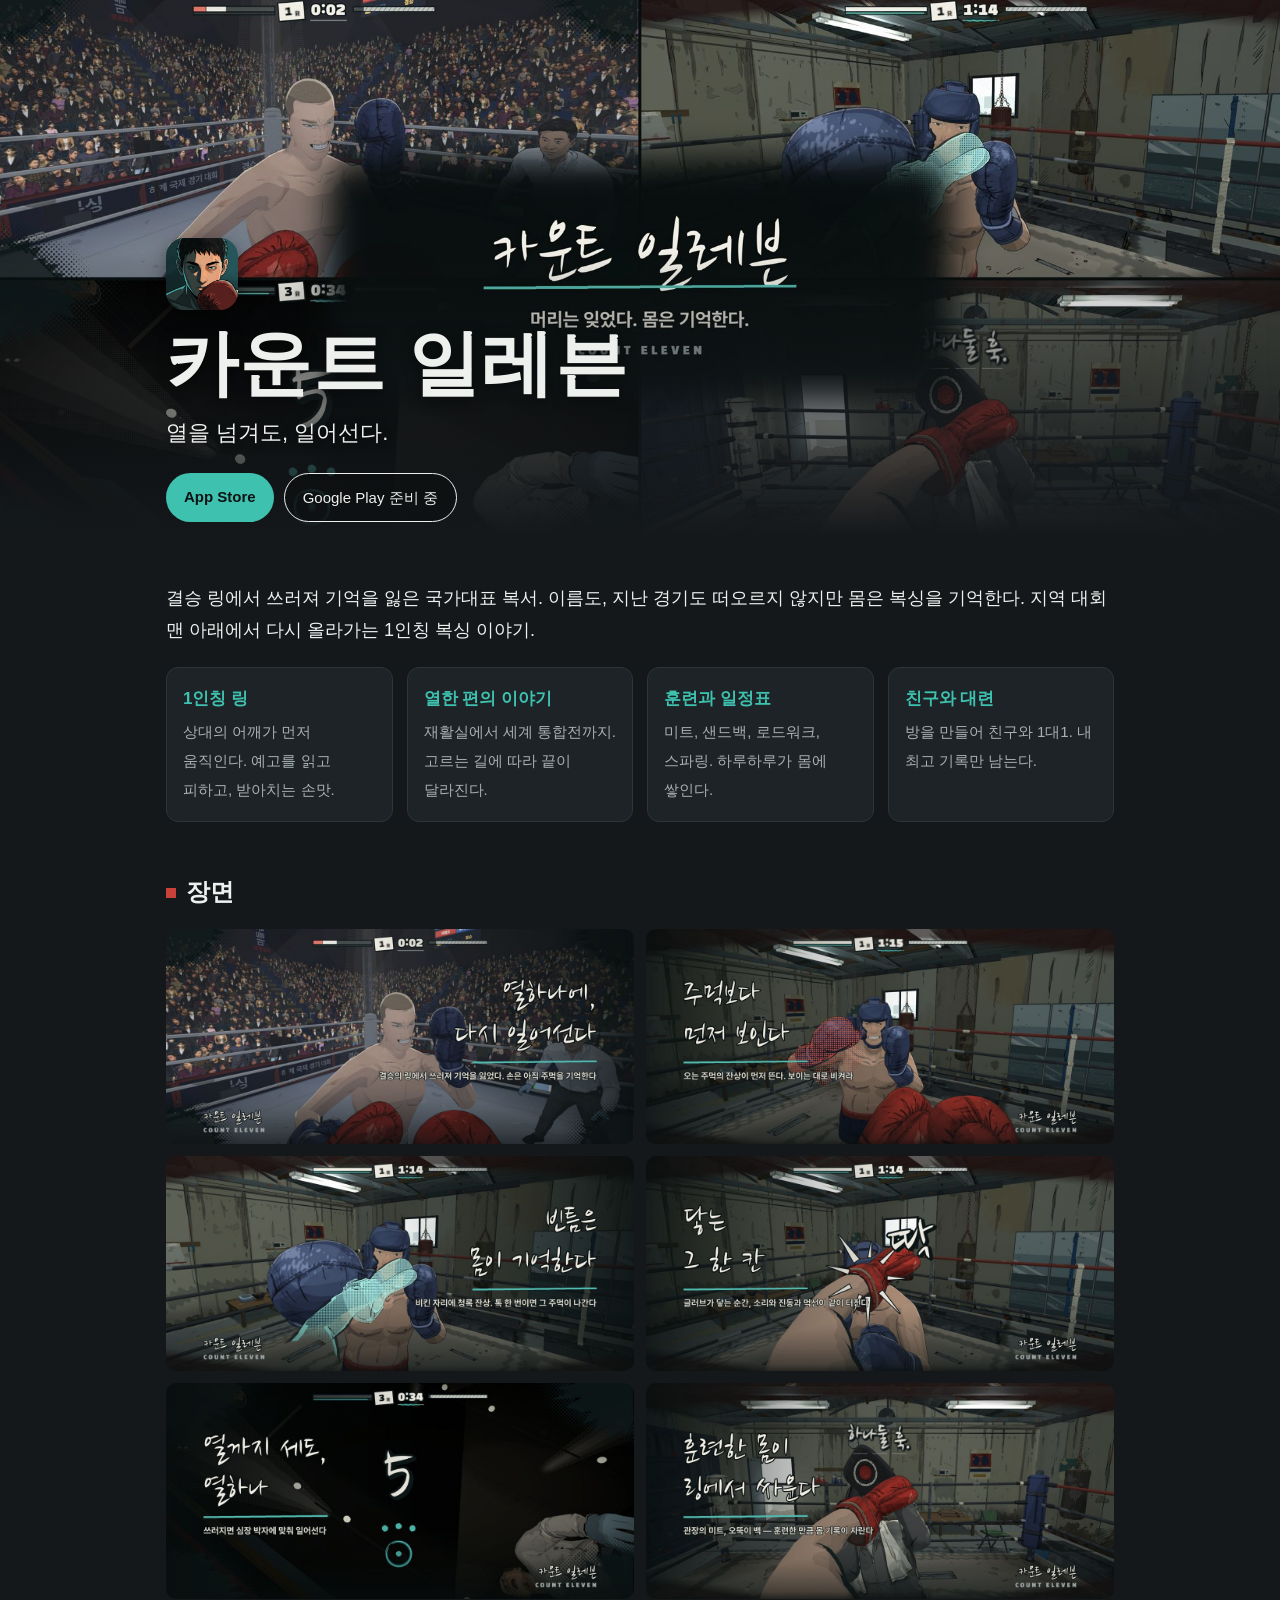
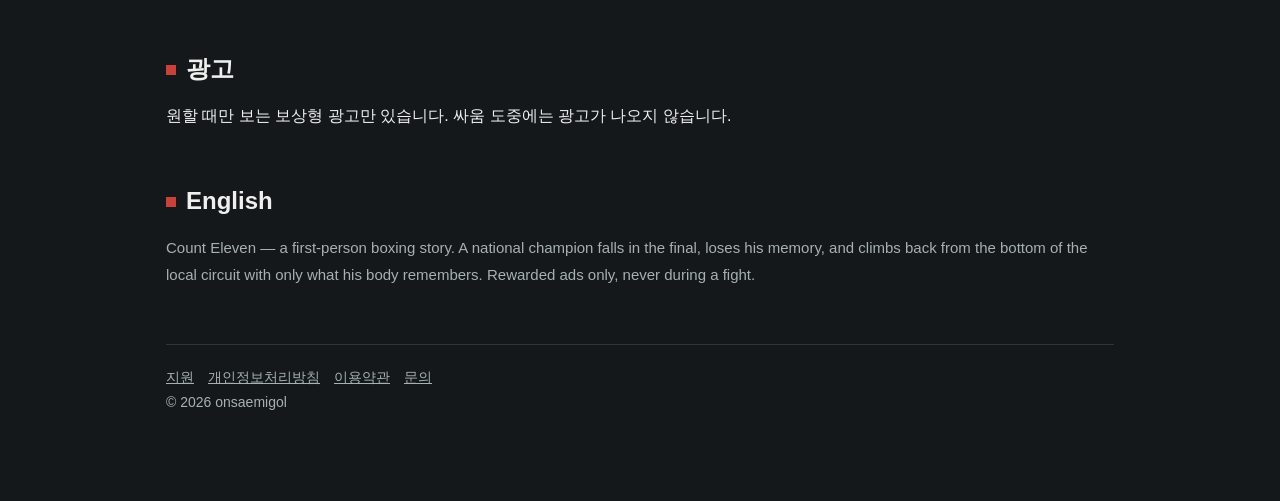
==== game/index.html @ ddf324c7 "카운트 일레븐 마케팅 페이지(game/) — App Store 마케팅 URL용(광고 app-ads.txt 확인: 같은 도메인 루트)" ====
<!doctype html>
<html lang="ko">
<head>
<meta charset="utf-8">
<meta name="viewport" content="width=device-width,initial-scale=1">
<title>카운트 일레븐</title>
<meta name="description" content="결승 링에서 쓰러져 기억을 잃은 국가대표. 몸에 남은 복싱을 따라 지역 대회 맨 아래에서 다시 올라간다. 1인칭 복싱 이야기 게임.">
<meta property="og:title" content="카운트 일레븐 — Count Eleven">
<meta property="og:description" content="열을 넘겨도, 일어선다. 1인칭 복싱 이야기 게임.">
<meta property="og:image" content="img/hero.jpg">
<link rel="icon" href="img/icon.png">
<style>
:root { --bg:#14181b; --paper:#1d2327; --ink:#eef0ee; --sub:#a7b0b2; --point:#3fc1b0; --red:#c8423a; --line:#2c3539; }
* { box-sizing:border-box; }
body { margin:0; word-break:keep-all; background:var(--bg); color:var(--ink);
       font:16px/1.8 -apple-system, BlinkMacSystemFont, "Apple SD Gothic Neo", "Noto Sans KR", sans-serif; }
.hero { position:relative; min-height:62vh; display:flex; align-items:flex-end;
        background:linear-gradient(to top, var(--bg) 4%, rgba(20,24,27,0) 55%), url("img/hero.jpg") center/cover; }
.hero-in { max-width:980px; margin:0 auto; width:100%; padding:0 16px 36px; }
.badge { width:72px; height:72px; border-radius:18px; box-shadow:0 6px 18px rgba(0,0,0,.4); display:block; margin-bottom:14px; }
h1 { font-weight:800; font-size:clamp(40px, 8vw, 72px); line-height:1.1; margin:0; letter-spacing:.02em; text-shadow:0 2px 14px rgba(0,0,0,.6); }
.tag { font-size:clamp(17px, 2.4vw, 22px); margin:10px 0 0; text-shadow:0 1px 8px rgba(0,0,0,.7); }
.stores { display:flex; flex-wrap:wrap; gap:10px; margin-top:20px; }
.btn { display:inline-block; padding:10px 18px; border-radius:999px; font-size:15px; text-decoration:none; }
.btn.on { background:var(--point); color:#0d1214; font-weight:700; }
.btn.off { border:1px solid var(--ink); color:var(--ink); background:rgba(0,0,0,.25); }
main { max-width:980px; margin:0 auto; padding:24px 16px 72px; }
h2 { font-size:24px; margin:48px 0 12px; }
h2::before { content:""; display:inline-block; width:10px; height:10px; background:var(--red); margin-right:10px; vertical-align:middle; }
p { margin:0 0 14px; }
.lead { font-size:18px; }
.feat { display:grid; grid-template-columns:repeat(auto-fit, minmax(220px, 1fr)); gap:14px; margin-top:20px; }
.feat div { background:var(--paper); border:1px solid var(--line); border-radius:12px; padding:16px; }
.feat b { display:block; margin-bottom:4px; color:var(--point); font-size:17px; }
.feat span { color:var(--sub); font-size:15px; }
.shots { display:grid; grid-template-columns:repeat(2, 1fr); gap:12px; margin-top:16px; }
@media (max-width:640px) { .shots { grid-template-columns:1fr; } }
.shots img { width:100%; display:block; border-radius:10px; }
.en { color:var(--sub); font-size:15px; }
footer { border-top:1px solid var(--line); margin-top:56px; padding-top:20px; font-size:14px; color:var(--sub); }
footer a { color:var(--sub); margin-right:14px; }
</style>
</head>
<body>
<header class="hero"><div class="hero-in">
  <img class="badge" src="img/icon.png" alt="">
  <h1>카운트 일레븐</h1>
  <p class="tag">열을 넘겨도, 일어선다.</p>
  <div class="stores">
    <a class="btn on" href="https://apps.apple.com/app/id6833021469">App Store</a>
    <span class="btn off">Google Play 준비 중</span>
  </div>
</div></header>
<main>
<p class="lead">결승 링에서 쓰러져 기억을 잃은 국가대표 복서. 이름도, 지난 경기도 떠오르지 않지만 몸은 복싱을 기억한다. 지역 대회 맨 아래에서 다시 올라가는 1인칭 복싱 이야기.</p>

<div class="feat">
  <div><b>1인칭 링</b><span>상대의 어깨가 먼저 움직인다. 예고를 읽고 피하고, 받아치는 손맛.</span></div>
  <div><b>열한 편의 이야기</b><span>재활실에서 세계 통합전까지. 고르는 길에 따라 끝이 달라진다.</span></div>
  <div><b>훈련과 일정표</b><span>미트, 샌드백, 로드워크, 스파링. 하루하루가 몸에 쌓인다.</span></div>
  <div><b>친구와 대련</b><span>방을 만들어 친구와 1대1. 내 최고 기록만 남는다.</span></div>
</div>

<h2>장면</h2>
<div class="shots">
  <img src="img/shot1.jpg" alt="게임 장면 1" loading="lazy">
  <img src="img/shot2.jpg" alt="게임 장면 2" loading="lazy">
  <img src="img/shot3.jpg" alt="게임 장면 3" loading="lazy">
  <img src="img/shot4.jpg" alt="게임 장면 4" loading="lazy">
  <img src="img/shot5.jpg" alt="게임 장면 5" loading="lazy">
  <img src="img/shot6.jpg" alt="게임 장면 6" loading="lazy">
</div>

<h2>광고</h2>
<p>원할 때만 보는 보상형 광고만 있습니다. 싸움 도중에는 광고가 나오지 않습니다.</p>

<h2>English</h2>
<p class="en">Count Eleven — a first-person boxing story. A national champion falls in the final, loses his memory, and climbs back from the bottom of the local circuit with only what his body remembers. Rewarded ads only, never during a fight.</p>

<footer>
  <a href="../">지원</a><a href="../privacy/">개인정보처리방침</a><a href="../terms/">이용약관</a><a href="mailto:onsaemigol@gmail.com">문의</a>
  <p>© 2026 onsaemigol</p>
</footer>
</main>
</body>
</html>
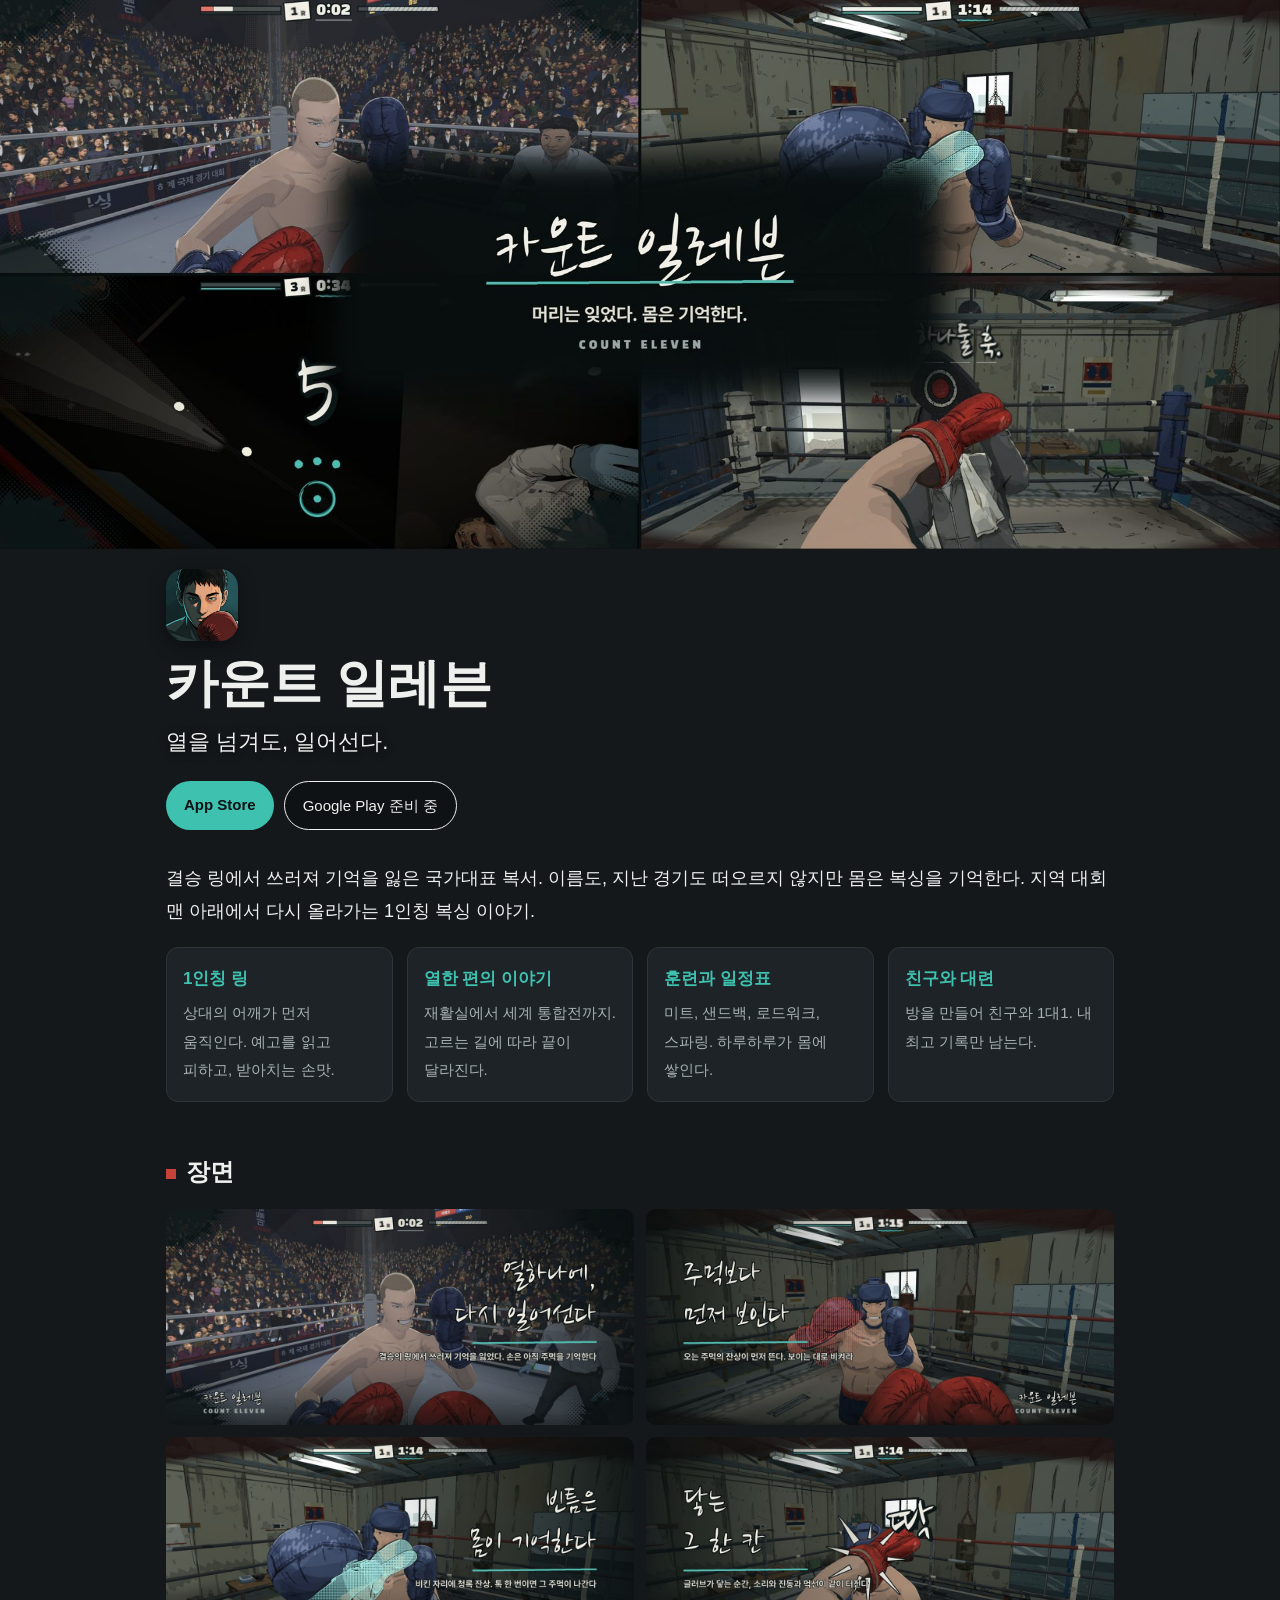
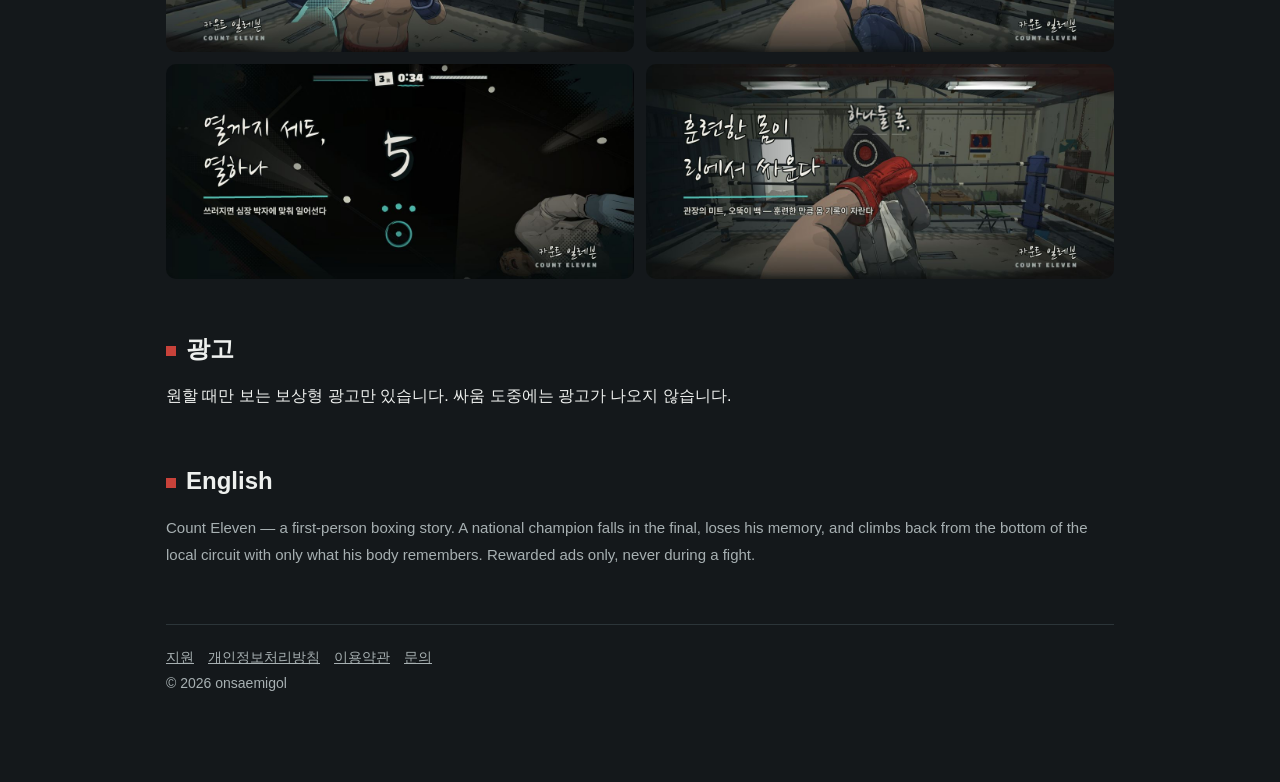
==== commit 5062e67d: "마케팅 페이지: 머리 그림과 제목 겹침 없앰(그림 아래로)" ====
--- a/game/index.html
+++ b/game/index.html
@@ -14,11 +14,10 @@
 * { box-sizing:border-box; }
 body { margin:0; word-break:keep-all; background:var(--bg); color:var(--ink);
        font:16px/1.8 -apple-system, BlinkMacSystemFont, "Apple SD Gothic Neo", "Noto Sans KR", sans-serif; }
-.hero { position:relative; min-height:62vh; display:flex; align-items:flex-end;
-        background:linear-gradient(to top, var(--bg) 4%, rgba(20,24,27,0) 55%), url("img/hero.jpg") center/cover; }
-.hero-in { max-width:980px; margin:0 auto; width:100%; padding:0 16px 36px; }
+.hero img.art { display:block; width:100%; max-height:70vh; object-fit:cover; }
+.hero-in { max-width:980px; margin:0 auto; width:100%; padding:20px 16px 8px; }
 .badge { width:72px; height:72px; border-radius:18px; box-shadow:0 6px 18px rgba(0,0,0,.4); display:block; margin-bottom:14px; }
-h1 { font-weight:800; font-size:clamp(40px, 8vw, 72px); line-height:1.1; margin:0; letter-spacing:.02em; text-shadow:0 2px 14px rgba(0,0,0,.6); }
+h1 { font-weight:800; font-size:clamp(32px, 6vw, 52px); line-height:1.1; margin:0; }
 .tag { font-size:clamp(17px, 2.4vw, 22px); margin:10px 0 0; text-shadow:0 1px 8px rgba(0,0,0,.7); }
 .stores { display:flex; flex-wrap:wrap; gap:10px; margin-top:20px; }
 .btn { display:inline-block; padding:10px 18px; border-radius:999px; font-size:15px; text-decoration:none; }
@@ -42,7 +41,7 @@
 </style>
 </head>
 <body>
-<header class="hero"><div class="hero-in">
+<header class="hero"><img class="art" src="img/hero.jpg" alt="카운트 일레븐"><div class="hero-in">
   <img class="badge" src="img/icon.png" alt="">
   <h1>카운트 일레븐</h1>
   <p class="tag">열을 넘겨도, 일어선다.</p>
